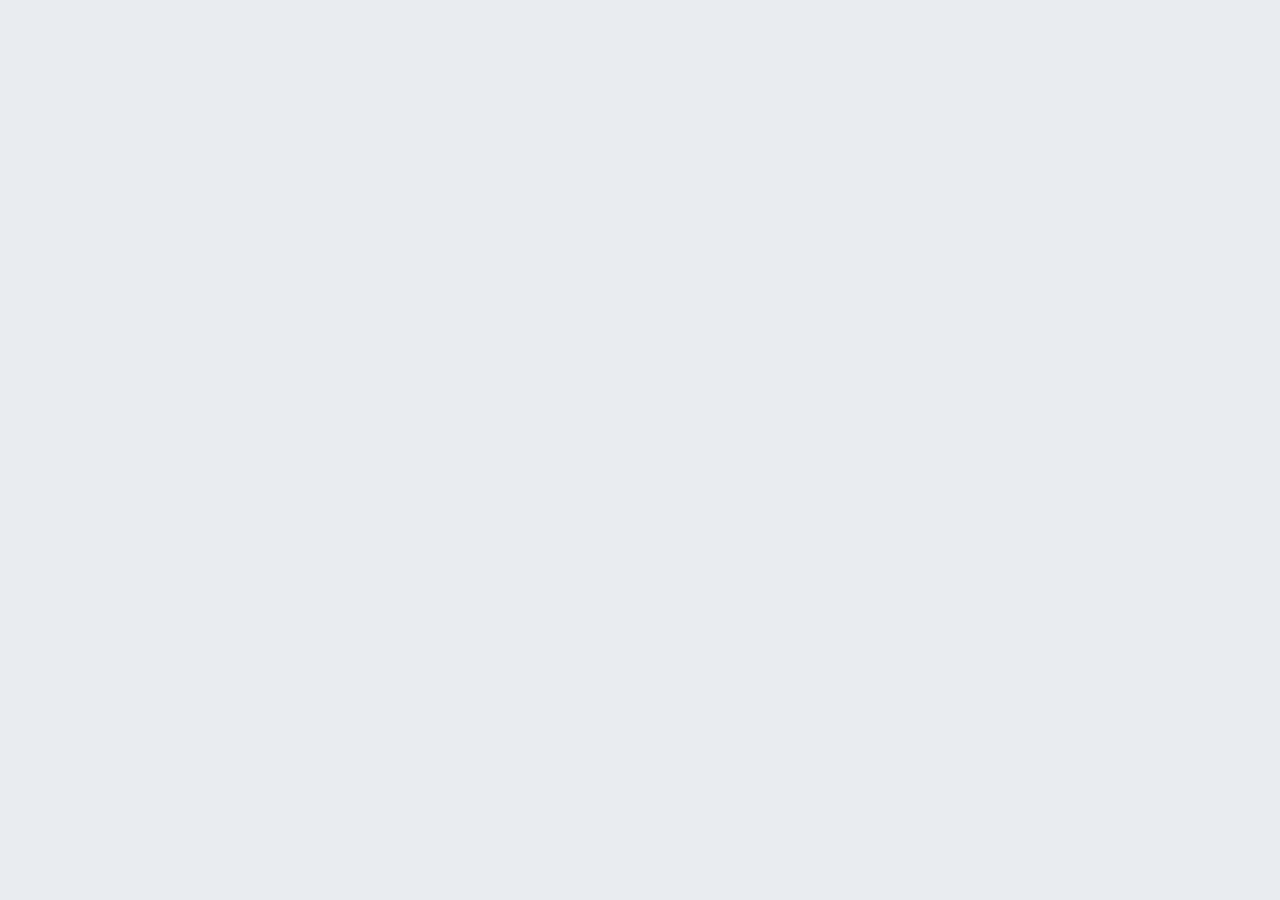
==== view/contacto.html @ 1d6ea36c "feat: inicio de proyecto" ====
<!DOCTYPE html>
<html lang="en">
<head>
    <meta charset="UTF-8">
    <meta name="viewport" content="width=device-width, initial-scale=1.0">
    <title>Document</title>
    <link rel="stylesheet" href="../css/main.css">
    <link rel="stylesheet" href="../css/layout.css">
    <link rel="stylesheet" href="../css/components.css">
    <link rel="stylesheet" href="../css/animations.css">
</head>
<body>
    
</body>
</html>
---- css/main.css ----
* {
  box-sizing: border-box;
}

body {
  margin: 0;
  font-family: Verdana, Geneva, Tahoma, sans-serif;
  background-color: #e9ecf0;
  color: #1f2937;
}

.navbar {
  position: sticky;
  top: 0;
  display: flex;
  align-items: center;
  padding: 16px 5%;
  background-color: rgb(255, 255, 255);
  color: rgb(255, 255, 255);
  z-index: 10;
}

.nav-links {
  display: flex;
  gap: 16px;
  flex-wrap: wrap;
  display: flex;
  gap: 16px;
  margin: 0 auto;
}

.nav-links a {
  color: rgb(0, 0, 0);
  text-decoration: none;
  font-weight: bold;
}


.navuti a{
  color: rgb(0, 0, 0);
  text-decoration: none;
  
}

.logo {
  color: rgb(0, 0, 0);
  font-weight: bold;
  text-decoration: none;
  font-size: 1.2rem;
  justify-content: center;
}

.img{
  width: 25px;
  height: 25px;
  image-rendering: optimizeQuality;
  
}
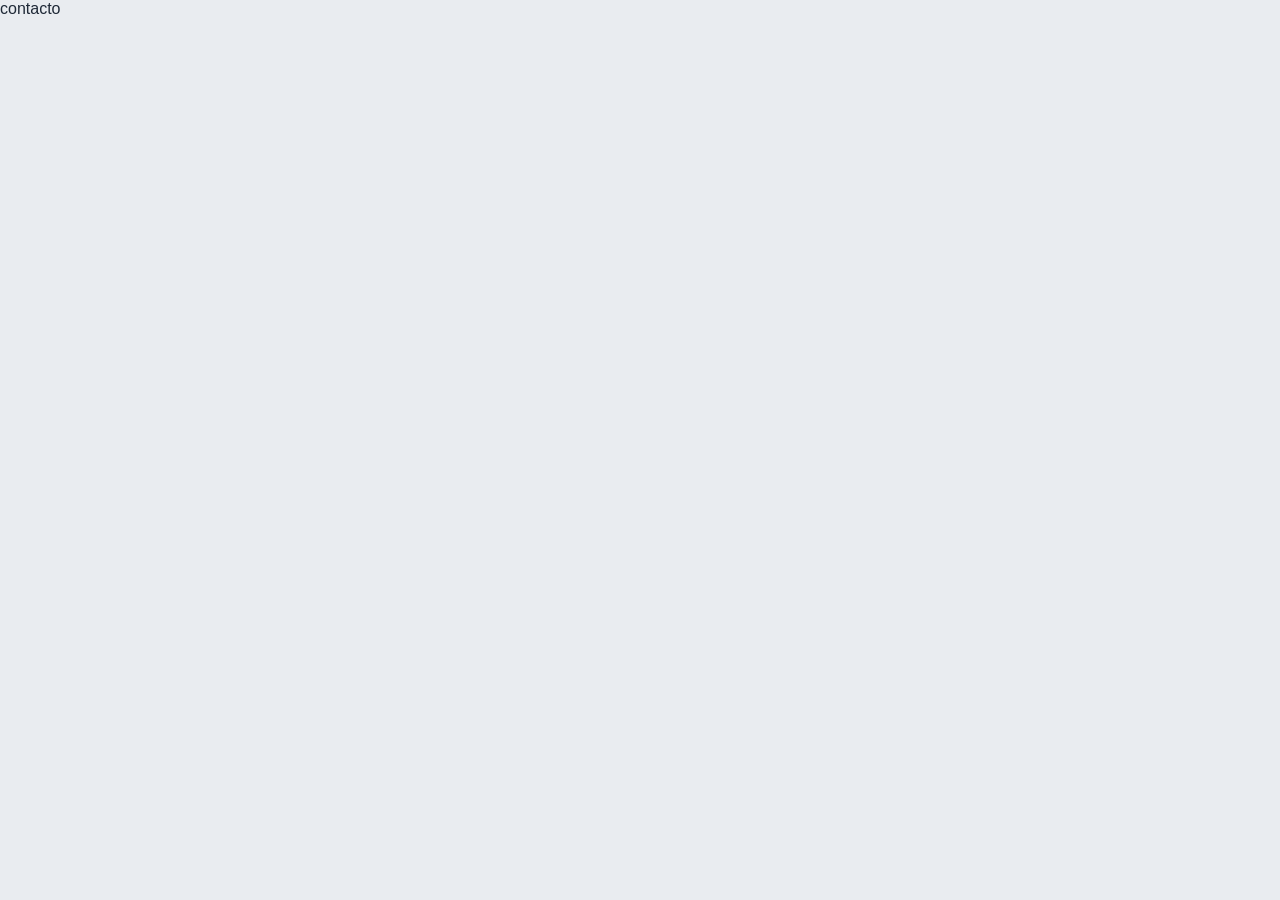
==== commit 1dd2f656: "feat: cambios minimos" ====
--- a/view/contacto.html
+++ b/view/contacto.html
@@ -10,6 +10,11 @@
     <link rel="stylesheet" href="../css/animations.css">
 </head>
 <body>
-    
+    <header>
+
+    </header>
+    <main>
+        contacto
+    </main>
 </body>
 </html>
--- a/css/main.css
+++ b/css/main.css
@@ -14,7 +14,7 @@
   top: 0;
   display: flex;
   align-items: center;
-  padding: 16px 5%;
+  padding: 10px 5%;
   background-color: rgb(255, 255, 255);
   color: rgb(255, 255, 255);
   z-index: 10;
@@ -54,5 +54,13 @@
   width: 25px;
   height: 25px;
   image-rendering: optimizeQuality;
+  position: sticky;
+  top: 0;
+  align-items: center;
+}
+
+.img-variant{
+  width: 30px;
+  height: 30px;
   
 }
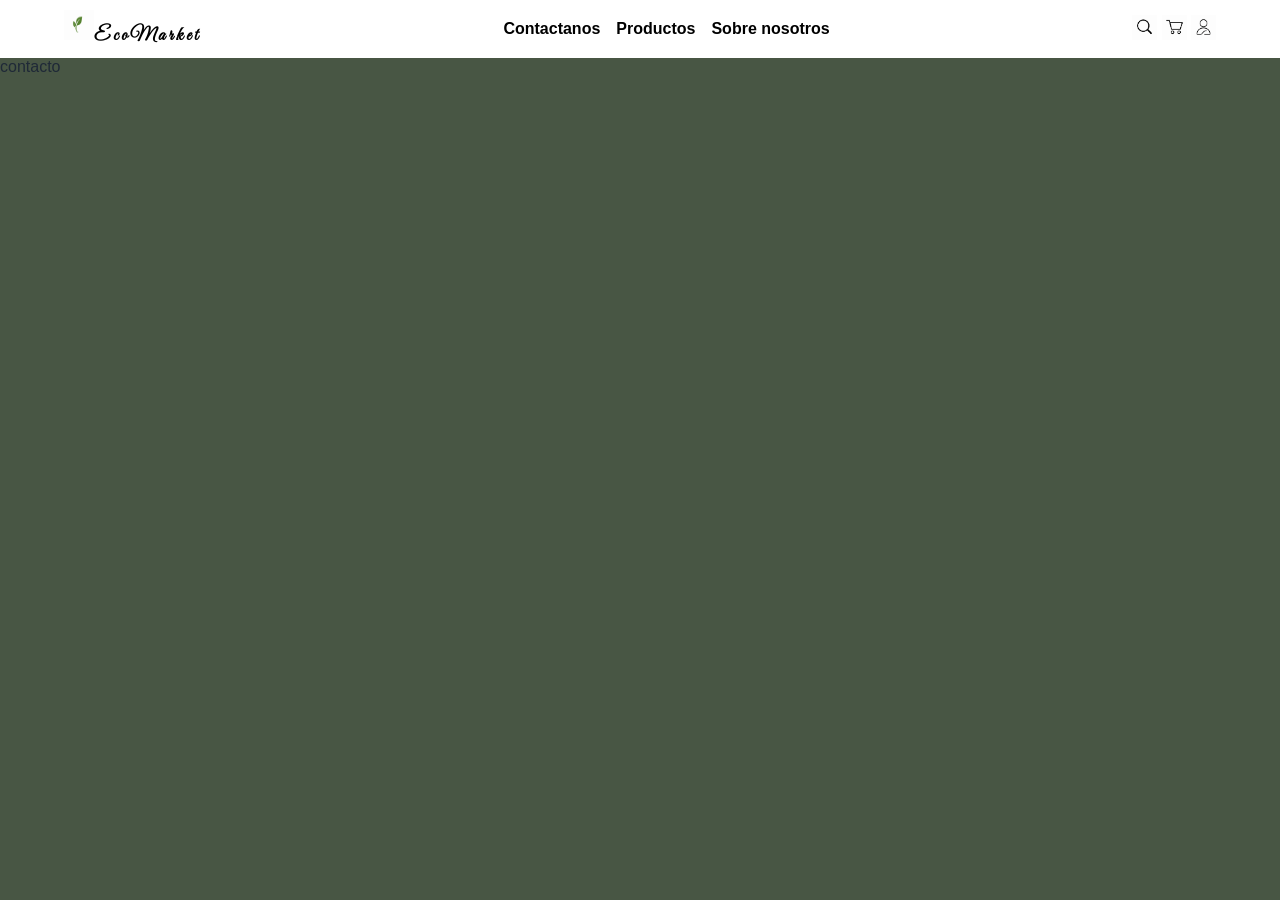
==== commit f19de930: "feat: agregado estructural de barra de navegacion a todas las secciones y seccion de productos desta" ====
--- a/view/contacto.html
+++ b/view/contacto.html
@@ -8,8 +8,28 @@
     <link rel="stylesheet" href="../css/layout.css">
     <link rel="stylesheet" href="../css/components.css">
     <link rel="stylesheet" href="../css/animations.css">
+    <link rel="preconnect" href="https://fonts.googleapis.com">
+    <link rel="preconnect" href="https://fonts.gstatic.com" crossorigin>
+
+    <link href="https://fonts.googleapis.com/css2?family=Great+Vibes&display=swap" rel="stylesheet">
 </head>
 <body>
+    <nav class="navbar">
+        <a class="logo" href="../index.html"><img src="../img/icons/5f73264d-ac29-405f-b9c1-f260fcef1f6c.png" class="img-variant"
+                alt="">EcoMarket</a>
+        <div class="nav-links">
+            <a href="../view/contacto.html">Contactanos</a>
+            <a href="../view/productos.html">Productos</a>
+            <a href="../view/sobre-nosotros.html">Sobre nosotros</a>
+
+        </div>
+
+        <div class="navuti">
+            <a href="#prueba"><img src="../img/icons/dfe90901-9c64-4e82-b8dc-46d0e0985f92.png" class="img" alt=""></a>
+            <a href="#prueba2"><img src="..//img/icons/ce010b05-8bad-480f-b607-1b9903c16510.png" class="img" alt=""></a>
+            <a href="#prueba2"><img src="../img/icons/b0927cc8-afe9-4941-a56f-2556ae8efa56 (1).png" class="img" alt=""></a>
+        </div>
+    </nav>
     <header>
 
     </header>
--- a/css/main.css
+++ b/css/main.css
@@ -5,62 +5,6 @@
 body {
   margin: 0;
   font-family: Verdana, Geneva, Tahoma, sans-serif;
-  background-color: #e9ecf0;
+  background: rgb(72, 86, 68);
   color: #1f2937;
-}
-
-.navbar {
-  position: sticky;
-  top: 0;
-  display: flex;
-  align-items: center;
-  padding: 10px 5%;
-  background-color: rgb(255, 255, 255);
-  color: rgb(255, 255, 255);
-  z-index: 10;
-}
-
-.nav-links {
-  display: flex;
-  gap: 16px;
-  flex-wrap: wrap;
-  display: flex;
-  gap: 16px;
-  margin: 0 auto;
-}
-
-.nav-links a {
-  color: rgb(0, 0, 0);
-  text-decoration: none;
-  font-weight: bold;
-}
-
-
-.navuti a{
-  color: rgb(0, 0, 0);
-  text-decoration: none;
-  
-}
-
-.logo {
-  color: rgb(0, 0, 0);
-  font-weight: bold;
-  text-decoration: none;
-  font-size: 1.2rem;
-  justify-content: center;
-}
-
-.img{
-  width: 25px;
-  height: 25px;
-  image-rendering: optimizeQuality;
-  position: sticky;
-  top: 0;
-  align-items: center;
-}
-
-.img-variant{
-  width: 30px;
-  height: 30px;
-  
 }
--- a/css/layout.css
+++ b/css/layout.css
@@ -0,0 +1,126 @@
+.navbar {
+    position: sticky;
+    top: 0;
+    display: flex;
+    align-items: center;
+    padding: 10px 5%;
+    background-color: rgb(255, 255, 255);
+    color: rgb(255, 255, 255);
+    z-index: 10;
+}
+
+.nav-links {
+    display: flex;
+    gap: 16px;
+    flex-wrap: wrap;
+    display: flex;
+    gap: 16px;
+    margin: 0 auto;
+}
+
+.nav-links a {
+    color: rgb(0, 0, 0);
+    text-decoration: none;
+    font-weight: bold;
+}
+
+
+.navuti a {
+    color: rgb(0, 0, 0);
+    text-decoration: none;
+
+}
+
+.logo {
+    color: rgb(0, 0, 0);
+    font-weight: bold;
+    text-decoration: none;
+    font-size: 1.2rem;
+    justify-content: center;
+    font-family: "Great Vibes";
+    letter-spacing: 3px;
+}
+
+.img {
+    width: 25px;
+    height: 25px;
+    image-rendering: optimizeQuality;
+    position: sticky;
+    top: 0;
+    align-items: center;
+}
+
+.img-variant {
+    width: 30px;
+    height: 30px;
+
+}
+
+.hero {
+    position: relative;
+
+    width: 100%;
+    height: 95vh;
+
+    background-image: url("../img/hero/5d99f86a-bd28-4fc1-8f60-7c779216ea97.png");
+
+    background-size: cover;
+    background-position: center;
+    background-repeat: no-repeat;
+
+    display: flex;
+    align-items: center;
+}
+
+.hero-content {
+    position: relative;
+    margin-top: 400px;
+    margin-left: 12%;
+    color: white;
+
+    max-width: 500px;
+}
+
+
+
+.hero-content p {
+    font-size: clamp(2rem, 3vw, 1.5rem);
+    font-weight: bold;
+    font-family: "Great Vibes";
+    color: rgb(78, 63, 63);
+    background-color: rgba(141, 139, 139, 0.281);
+    padding: 10px;
+    border-radius: 15px;
+    border-style: solid;
+    border-bottom: #1f2937;
+    border-color: rgb(135, 141, 106);
+    letter-spacing: 2px;
+}
+
+section{
+    display: flex;
+    align-items: center;
+    gap: 1rem;
+    background-color: white;
+    border-radius: 16px;
+    border: 1px solid #dbfee8;
+    width: 97%;
+    height: 97%;
+    align-content: center;
+    margin: 0 auto;
+    padding: 100px;
+}
+main{
+    background: rgb(72, 86, 68);
+
+}
+
+.fondo{
+    background: linear-gradient(rgb(72, 86, 68),black);
+    padding: 30%;
+}
+
+footer{
+    background-color: rgb(0, 0, 0);
+    padding: 100px;
+}
--- a/css/components.css
+++ b/css/components.css
@@ -0,0 +1,128 @@
+.overlay{
+    width:100%;
+    height:100%;
+    background:rgba(0,0,0,0.5);
+
+    display:flex;
+    flex-direction:column;
+    justify-content:center;
+    align-items:center;
+
+    text-align:center;
+    color:white;
+}
+
+.overlay h1{
+    font-size:70px;
+    margin-bottom:20px;
+}
+
+.overlay p{
+    font-size:22px;
+    margin-bottom:25px;
+}
+
+.boton{
+    padding:14px 30px;
+    background:#2e7d32;
+    color:white;
+    text-decoration:none;
+    border-radius:10px;
+
+}
+
+.boton:hover{
+    background:#1b5e20;
+    transform:scale(1.05);
+}
+.contacto{
+    min-height:100vh;
+    display:flex;
+    justify-content:center;
+    align-items:center;
+    padding:50px;
+}
+
+.contacto-hover{
+    width:100%;
+    max-width:600px;
+    background:white;
+    padding:40px;
+    border-radius:20px;
+    box-shadow:0 5px 20px rgba(0,0,0,0.1);
+}
+
+.contacto-hover h1{
+    margin-bottom:15px;
+    color:#1e3f29;
+}
+
+.formulario{
+    display:flex;
+    flex-direction:column;
+    gap:20px;
+    margin-top:25px;
+}
+
+.formulario input,
+.formulario textarea{
+    padding:15px;
+    border:1px solid #ccc;
+    border-radius:10px;
+    outline:none;
+}
+
+.formulario textarea{
+    resize:none;
+    height:150px;
+}
+.productos{
+    display:grid;
+    grid-template-columns:repeat(auto-fit,minmax(280px,1fr));
+    gap:30px;
+    padding:50px;
+}
+
+.card{
+    background:white;
+    border-radius:20px;
+    overflow:hidden;
+    box-shadow:0 5px 20px rgba(0,0,0,0.1);
+    transition:0.3s;
+    text-align:center;
+    padding-bottom:40px;
+}
+
+.card:hover{
+    transform:translateY(-10px);
+}
+
+.card img{
+    width:100%;
+    height:300px;
+}
+
+.card h2{
+    margin-top:20px;
+    font-size:24px;
+}
+.card a {
+
+    background-color: #2e7d32;
+    color: white;
+    padding: 20px 10px;
+    border-radius: 10px;
+}
+
+.card p{
+    margin:15px;
+    color:#666;
+}
+
+.card span{
+    display:block;
+    color:#2e7d32;
+    font-size:22px;
+    font-weight:bold;
+    margin-bottom:20px;
+}
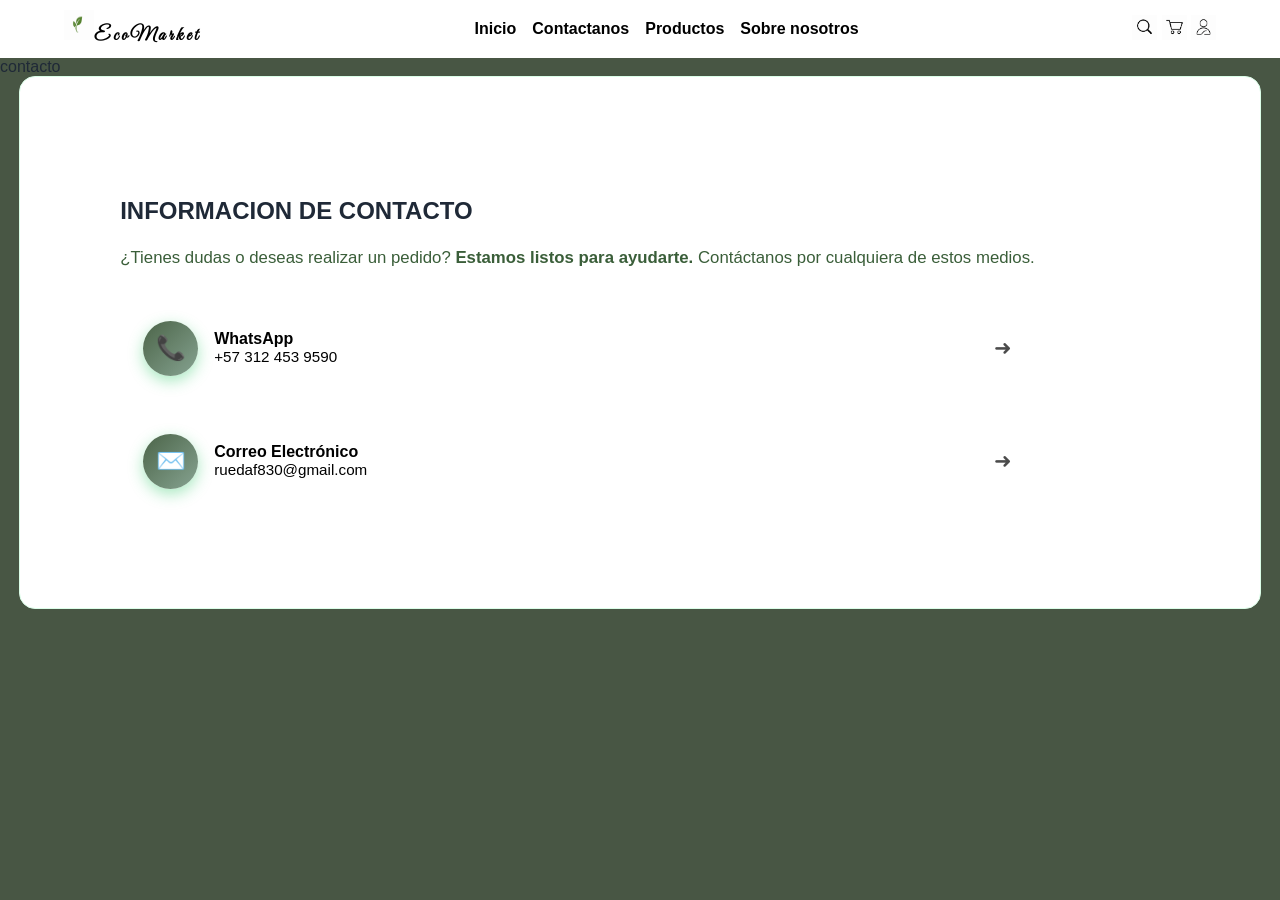
==== commit 282c7bbb: "cambios minimos en index, agregado de catalogo en productos y informacion de contacto en todas las p" ====
--- a/view/contacto.html
+++ b/view/contacto.html
@@ -18,6 +18,7 @@
         <a class="logo" href="../index.html"><img src="../img/icons/5f73264d-ac29-405f-b9c1-f260fcef1f6c.png" class="img-variant"
                 alt="">EcoMarket</a>
         <div class="nav-links">
+            <a href="../index.html">Inicio</a>
             <a href="../view/contacto.html">Contactanos</a>
             <a href="../view/productos.html">Productos</a>
             <a href="../view/sobre-nosotros.html">Sobre nosotros</a>
@@ -35,6 +36,43 @@
     </header>
     <main>
         contacto
+
+
+        <section>
+            <div class="contacto-contenedor">
+                <h2>INFORMACION DE CONTACTO</h2>
+                <p class="contacto-descripcion">
+                    ¿Tienes dudas o deseas realizar un pedido? 
+                    <strong>Estamos listos para ayudarte.</strong> 
+                    Contáctanos por cualquiera de estos medios.
+                </p>
+                
+                <div class="contacto-opciones">
+                
+                    <a href="https://wa.me/573124539590" target="_blank" class="contacto-item">
+                        <div class="contacto-info">
+                            <span class="icon">📞</span>
+                            <div>
+                                <h4>WhatsApp</h4>
+                                <span class="texto">+57 312 453 9590</span>
+                            </div>
+                        </div>
+                        <span class="flecha">➜</span>
+                    </a>
+                
+                    <a href="mailto:ruedaf830@gmail.com" class="contacto-item">
+                        <div class="contacto-info">
+                            <span class="icon">✉️</span>
+                            <div>
+                                <h4>Correo Electrónico</h4>
+                                <span class="texto">ruedaf830@gmail.com</span>
+                            </div>
+                        </div>
+                        <span class="flecha">➜</span>
+                    </a>
+                
+                </div>
+        </section>
     </main>
 </body>
 </html>
--- a/css/main.css
+++ b/css/main.css
@@ -1,6 +1,26 @@
 * {
   box-sizing: border-box;
 }
+
+.product-grid {
+  grid-template-columns: 1fr;
+}
+
+
+/* Tablet */
+@media (min-width: 768px) {
+  .product-grid {
+    grid-template-columns: repeat(2, 1fr);
+  }
+}
+/* Escritorio */
+@media (min-width: 1024px) {
+  .product-grid {
+    grid-template-columns: repeat(4, 1fr);
+  }
+}
+
+
 
 body {
   margin: 0;
--- a/css/layout.css
+++ b/css/layout.css
@@ -110,17 +110,108 @@
     margin: 0 auto;
     padding: 100px;
 }
+
+section img{
+    border-radius: 15px;
+    width: 35%;
+}
+
+section font{
+
+    font-family: 'Montserrat', sans-serif;
+    letter-spacing: 0.7 px;
+    text-align: justify;
+}
+
 main{
     background: rgb(72, 86, 68);
 
 }
 
 .fondo{
-    background: linear-gradient(rgb(72, 86, 68),black);
-    padding: 30%;
+    background-color: (rgb(72, 86, 68));
+
 }
 
 footer{
-    background-color: rgb(0, 0, 0);
-    padding: 100px;
+    padding: 10px;
+    background-color: rgb(54, 66, 51);
+    text-align: center;
+    color: white;
+}
+.contacto-descripcion{
+    text-align: center;
+    font-size: 1.05rem;
+    color: rgb(58, 94, 57);
+    margin-bottom: 30px;
+    line-height: 1.6;
+}
+
+.contacto-opciones{
+    display: flex;
+    flex-direction: column;
+    gap: 20px;
+    
+}
+
+.contacto-item{
+        display: flex;
+        justify-content: space-between;
+        align-items: center;
+        padding: 18px 22px;
+    border-radius: 18px;
+    text-decoration: none;
+    background: rgba(255,255,255,0.08);
+    border: 1px solid rgba(255,255,255,0.12);
+    backdrop-filter: blur(10px);
+    transition: 0.3s ease;
+    color: rgb(0, 0, 0);
+    
+}
+
+.contacto-item:hover{
+    transform: translateY(-5px) scale(1.01);
+    background: rgba(219, 219, 219, 0.616);
+    border-color: #22c55e;
+    box-shadow: 0 10px 25px rgba(0,0,0,0.25);
+}
+
+.contacto-info{
+    display: flex;
+    align-items: center;
+    gap: 16px;
+}
+
+.icon{
+    width: 55px;
+    height: 55px;
+    display: flex;
+    align-items: center;
+    justify-content: center;
+    border-radius: 50%;
+    font-size: 1.5rem;
+    background: linear-gradient(135deg, #4b6448, #86a391);
+    box-shadow: 0 5px 15px rgba(34,197,94,0.4);
+}
+
+.contacto-item h4{
+    margin: 0;
+    font-size: 1rem;
+    font-weight: 600;
+}
+
+.texto{
+    color: #000000;
+    font-size: 0.95rem;
+}
+
+.flecha{
+    font-size: 1.3rem;
+    opacity: 0.7;
+    transition: 0.3s;
+}
+
+.contacto-item:hover .flecha{
+    transform: translateX(6px);
+    opacity: 1;
 }
--- a/css/components.css
+++ b/css/components.css
@@ -83,6 +83,13 @@
     padding:50px;
 }
 
+.productos-variant{
+    background-color: #DFD5CA;
+    gap:100px;
+    width: 75%;
+    
+}
+
 .card{
     background:white;
     border-radius:20px;
@@ -98,8 +105,8 @@
 }
 
 .card img{
-    width:100%;
-    height:300px;
+    width:70%;
+    height:400px;
 }
 
 .card h2{
@@ -125,4 +132,198 @@
     font-size:22px;
     font-weight:bold;
     margin-bottom:20px;
+}
+
+
+
+
+.catalog-wrapper{
+    max-width:1400px;
+    margin:0 auto;
+}
+
+.header{
+    text-align:center;
+    margin-bottom:2.5rem;
+}
+
+.header h1{
+    font-size:2.5rem;
+    font-weight:700;
+    background:linear-gradient(135deg,rgb(72, 86, 68),rgb(54, 66, 51));
+    background-clip:text;
+    -webkit-background-clip:text;
+    color:transparent;
+    letter-spacing:-0.3px;
+}
+
+.header p{
+    color:#4a5b6e;
+    margin-top:.5rem;
+    font-weight:500;
+    font-size:1.05rem;
+}
+
+.filters-system{
+    background:rgba(255,255,255,.85);
+    backdrop-filter:blur(8px);
+    border-radius:2rem;
+    padding:1.2rem 1.8rem;
+    margin-bottom:1.8rem;
+    box-shadow:0 8px 20px rgba(0,0,0,.05);
+    border:1px solid rgba(255,255,255,.6);
+}
+
+.filters-header{
+    display:flex;
+    align-items:center;
+    gap:1rem;
+    flex-wrap:wrap;
+    margin-bottom:1rem;
+}
+
+.filter-label{
+    font-weight:600;
+    color:#1e2a3e;
+    background:#e9edf2;
+    padding:.3rem 1rem;
+    border-radius:40px;
+    font-size:.85rem;
+}
+
+.categories-container{
+    display:flex;
+    flex-wrap:wrap;
+    gap:.7rem;
+}
+
+.filter-radio input{
+    display:none;
+}
+
+.filter-chip{
+    display:inline-block;
+    background:white;
+    border:1px solid #cfdfed;
+    padding:.5rem 1.3rem;
+    border-radius:40px;
+    font-size:.9rem;
+    font-weight:500;
+    color:#2c3e66;
+    cursor:pointer;
+    transition:.2s;
+    box-shadow:0 1px 2px rgba(0,0,0,.02);
+}
+
+.filter-radio input:checked + .filter-chip{
+    background:#2c3e66;
+    color:white;
+    border-color:#2c3e66;
+    box-shadow:0 4px 10px rgba(44,62,102,.25);
+}
+
+.filter-chip:hover{
+    background:#e6edf4;
+    transform:translateY(-1px);
+}
+
+.results-info{
+    margin:1rem 0 1.5rem;
+    text-align:center;
+    font-size:.9rem;
+    color:#000000;
+    font-weight:500;
+    border-bottom:1px dashed #cbdbe2;
+    padding-bottom:.75rem;
+    display:inline-block;
+    font-weight: bold;
+}
+
+.catalog-grid{
+    display:grid;
+    grid-template-columns:repeat(auto-fill,minmax(280px,1fr));
+    gap:1.8rem;
+}
+
+.product-card{
+    background:white;
+    border-radius:1.5rem;
+    padding:1.3rem;
+    transition:.25s;
+    box-shadow:0 4px 12px rgba(0,0,0,.05);
+    border:1px solid rgba(0,0,0,.05);
+    text-align:center;
+    display:block;
+}
+
+.product-card:hover{
+    transform:translateY(-5px);
+    box-shadow:0 20px 25px -12px rgba(0,0,0,.15);
+    border-color:#dce5f0;
+}
+
+.product-img{
+    font-size:4rem;
+    margin-bottom:.8rem;
+}
+
+.product-card h3{
+    font-size:1.25rem;
+    font-weight:600;
+    color:#1a2634;
+    margin:.5rem 0;
+}
+
+.category-badge{
+    display:inline-block;
+    background:#eef2ff;
+    padding:.2rem .8rem;
+    border-radius:20px;
+    font-size:.7rem;
+    font-weight:600;
+    color:#2c3e66;
+    margin:.5rem 0;
+    text-transform:uppercase;
+    letter-spacing:.3px;
+}
+
+.price{
+    font-size:1.5rem;
+    font-weight:700;
+    color:#1f2a44;
+    margin:.6rem 0;
+}
+
+.btn-detail{
+    background:#f0f3f8;
+    border:none;
+    padding:.6rem 1.2rem;
+    border-radius:2rem;
+    font-weight:500;
+    color:#2c3e66;
+    cursor:pointer;
+    transition:.2s;
+    margin-top:.3rem;
+}
+
+.btn-detail:hover{
+    background:#2c3e66;
+    color:white;
+}
+
+.filters-system:has(input[value="Bolsos"]:checked) ~ .catalog-grid .product-card:not([data-category="Bolsos"]),
+.filters-system:has(input[value="Botellas"]:checked) ~ .catalog-grid .product-card:not([data-category="Botellas"]),
+.filters-system:has(input[value="Kits"]:checked) ~ .catalog-grid .product-card:not([data-category="Kits"]),
+.filters-system:has(input[value="Varios"]:checked) ~ .catalog-grid .product-card:not([data-category="Varios"]){
+    display:none;   
+}
+
+.filters-system:has(input[value="all"]:checked) ~ .catalog-grid .product-card{
+    display:block;
+}
+
+
+img{
+    width: 100%;
+    
 }
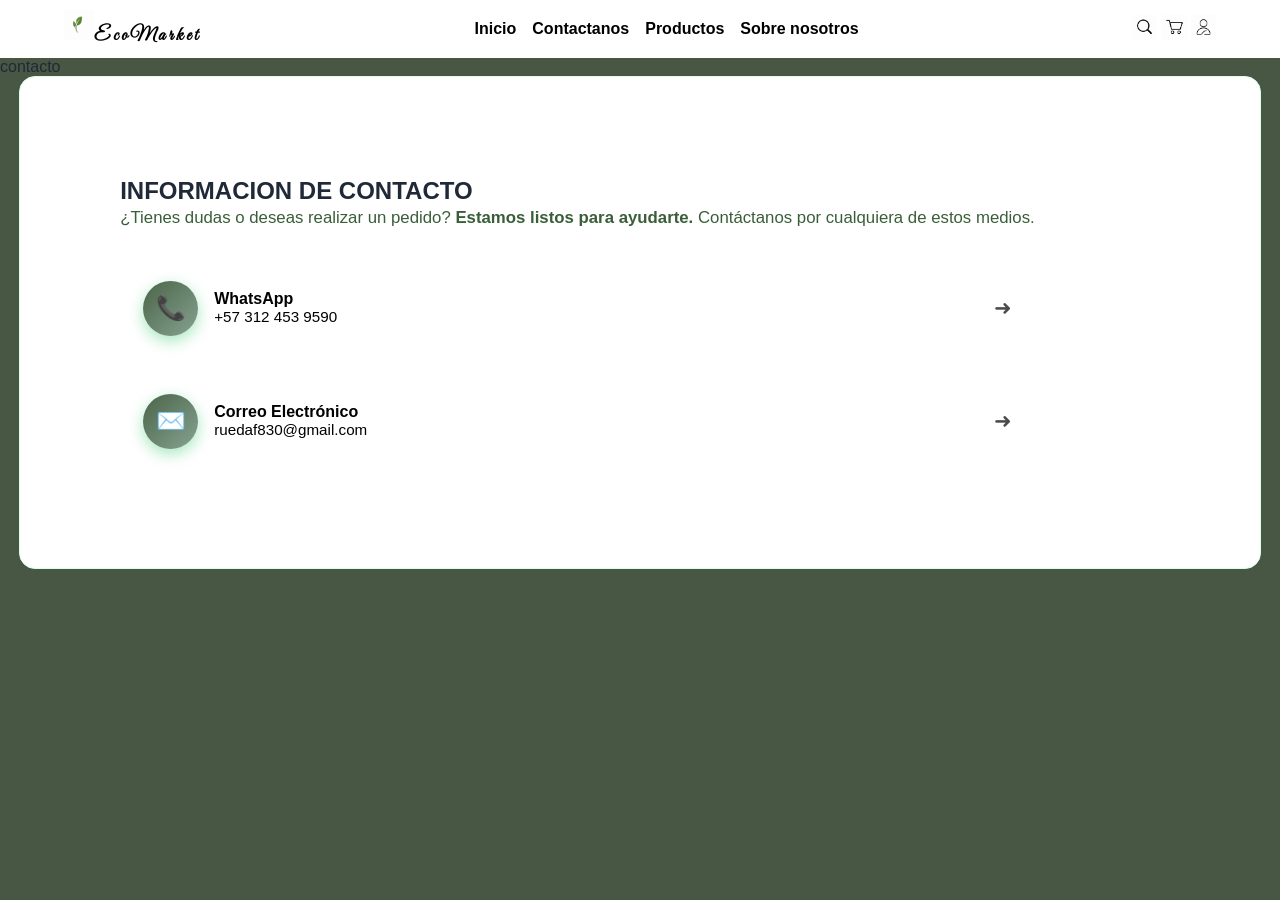
==== commit 9f7f6e7b: "feat: agregada pantalla de carga y ciertos productos" ====
--- a/view/contacto.html
+++ b/view/contacto.html
@@ -14,6 +14,9 @@
     <link href="https://fonts.googleapis.com/css2?family=Great+Vibes&display=swap" rel="stylesheet">
 </head>
 <body>
+        <div class="loader">
+        <div class="spinner"></div>
+    </div>
     <nav class="navbar">
         <a class="logo" href="../index.html"><img src="../img/icons/5f73264d-ac29-405f-b9c1-f260fcef1f6c.png" class="img-variant"
                 alt="">EcoMarket</a>
--- a/css/animations.css
+++ b/css/animations.css
@@ -0,0 +1,48 @@
+*{
+    margin: 0;
+    padding: 0;
+    box-sizing: border-box;
+}
+
+.loader{
+    position: fixed;
+    top: 0;
+    left: 0;
+    width: 100%;
+    height: 100vh;
+    background: rgba(0, 0, 0, 0.671);
+    display: flex;
+    justify-content: center;
+    align-items: center;
+    animation: ocultar 1.3s forwards;
+    z-index: 99;
+}
+
+.spinner{
+    width: 70px;
+    height: 70px;
+    border: 8px solid rgb(41, 41, 41);
+    border-top: 8px solid rgb(76, 156, 54);
+    border-radius: 50%;
+    animation: girar 1.3s linear infinite;
+}
+
+@keyframes girar {
+    from{
+        transform: rotate(0deg);
+    }
+
+    to{
+        transform: rotate(360deg);
+    }
+}
+
+@keyframes ocultar {
+    0%,80%{
+        opacity: 1;
+    }
+    100%{
+        opacity: 0;
+        visibility: hidden;
+    }
+}
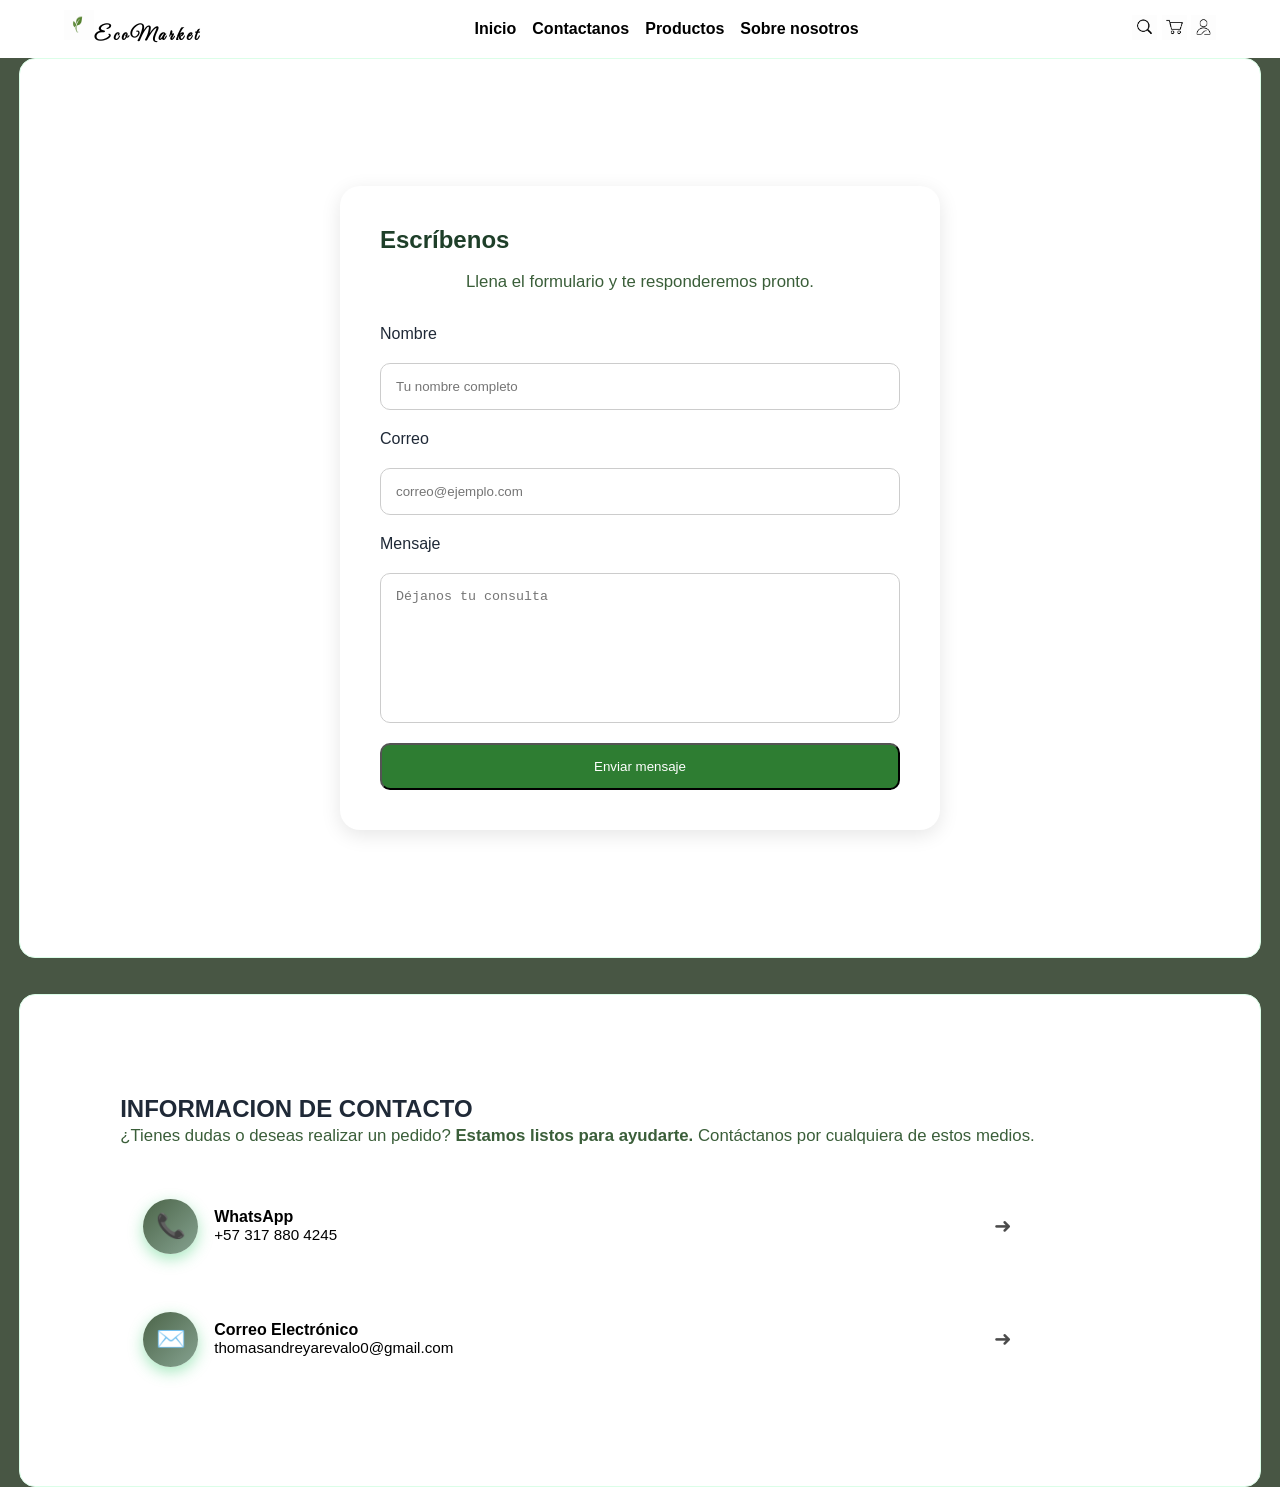
==== commit 56701e9f: "fix: animations" ====
--- a/view/contacto.html
+++ b/view/contacto.html
@@ -1,9 +1,12 @@
 <!DOCTYPE html>
 <html lang="en">
+
 <head>
     <meta charset="UTF-8">
     <meta name="viewport" content="width=device-width, initial-scale=1.0">
-    <title>Document</title>
+    <title>EcoMarket-Contacto</title>
+    <link rel="icon"
+        href="data:image/svg+xml,<svg xmlns=%22http://www.w3.org/2000/svg%22 viewBox=%220 0 100 100%22><text y=%22.9em%22 font-size=%2290%22>🌱</text></svg>">
     <link rel="stylesheet" href="../css/main.css">
     <link rel="stylesheet" href="../css/layout.css">
     <link rel="stylesheet" href="../css/components.css">
@@ -13,14 +16,15 @@
 
     <link href="https://fonts.googleapis.com/css2?family=Great+Vibes&display=swap" rel="stylesheet">
 </head>
+
 <body>
-        <div class="loader">
+    <div class="loader">
         <div class="spinner"></div>
     </div>
     <nav class="navbar">
-        <a class="logo" href="../index.html"><img src="../img/icons/5f73264d-ac29-405f-b9c1-f260fcef1f6c.png" class="img-variant"
-                alt="">EcoMarket</a>
-        <div class="nav-links">
+        <a class="logo fade-in" href="../index.html"><img src="../img/icons/5f73264d-ac29-405f-b9c1-f260fcef1f6c.png"
+                class="img-variant" alt="">EcoMarket</a>
+        <div class="nav-links fade-in">
             <a href="../index.html">Inicio</a>
             <a href="../view/contacto.html">Contactanos</a>
             <a href="../view/productos.html">Productos</a>
@@ -28,54 +32,73 @@
 
         </div>
 
-        <div class="navuti">
+        <div class="navuti float">
             <a href="#prueba"><img src="../img/icons/dfe90901-9c64-4e82-b8dc-46d0e0985f92.png" class="img" alt=""></a>
             <a href="#prueba2"><img src="..//img/icons/ce010b05-8bad-480f-b607-1b9903c16510.png" class="img" alt=""></a>
-            <a href="#prueba2"><img src="../img/icons/b0927cc8-afe9-4941-a56f-2556ae8efa56 (1).png" class="img" alt=""></a>
+            <a href="#prueba2"><img src="../img/icons/b0927cc8-afe9-4941-a56f-2556ae8efa56 (1).png" class="img"
+                    alt=""></a>
         </div>
     </nav>
     <header>
 
     </header>
     <main>
-        contacto
+        <section class="contacto">
+            <div class="contacto-hover">
+                <h1>Escríbenos</h1>
+                <p class="contacto-descripcion">Llena el formulario y te responderemos pronto.</p>
+                    <form class="formulario slide-up" id="contactForm" method="post">
+                    <label for="name">Nombre</label>
+                    <input type="text" id="name" name="name" placeholder="Tu nombre completo" required
+                        pattern="^[A-Za-zÀ-ÿ\s]+$" title="Solo letras y espacios">
 
+                    <label for="email">Correo</label>
+                    <input type="email" id="email" name="email" placeholder="correo@ejemplo.com" required>
+
+                    <label for="message">Mensaje</label>
+                    <textarea id="message" name="message" placeholder="Déjanos tu consulta" required
+                        minlength="10"></textarea>
+
+                    <button type="submit" class="boton pulse">Enviar mensaje</button>
+                </form>
+            </div>
+        </section><br><br>
 
         <section>
             <div class="contacto-contenedor">
                 <h2>INFORMACION DE CONTACTO</h2>
                 <p class="contacto-descripcion">
-                    ¿Tienes dudas o deseas realizar un pedido? 
-                    <strong>Estamos listos para ayudarte.</strong> 
+                    ¿Tienes dudas o deseas realizar un pedido?
+                    <strong>Estamos listos para ayudarte.</strong>
                     Contáctanos por cualquiera de estos medios.
                 </p>
-                
+
                 <div class="contacto-opciones">
-                
-                    <a href="https://wa.me/573124539590" target="_blank" class="contacto-item">
+                    <a href="https://wa.me/573178804245" target="_blank" class="contacto-item fade-in">
                         <div class="contacto-info">
                             <span class="icon">📞</span>
                             <div>
                                 <h4>WhatsApp</h4>
-                                <span class="texto">+57 312 453 9590</span>
+                                <span class="texto">+57 317 880 4245</span>
                             </div>
                         </div>
                         <span class="flecha">➜</span>
                     </a>
-                
-                    <a href="mailto:ruedaf830@gmail.com" class="contacto-item">
+
+                    <a href="mailto:thomasandreyarevalo0@gmail.com" class="contacto-item fade-in">
                         <div class="contacto-info">
                             <span class="icon">✉️</span>
                             <div>
                                 <h4>Correo Electrónico</h4>
-                                <span class="texto">ruedaf830@gmail.com</span>
+                                <span class="texto">thomasandreyarevalo0@gmail.com</span>
                             </div>
                         </div>
                         <span class="flecha">➜</span>
                     </a>
-                
                 </div>
+            </div>
         </section>
     </main>
 </body>
+
 </html>
--- a/css/layout.css
+++ b/css/layout.css
@@ -55,6 +55,7 @@
     height: 30px;
 
 }
+
 
 .hero {
     position: relative;
@@ -214,4 +215,16 @@
 .contacto-item:hover .flecha{
     transform: translateX(6px);
     opacity: 1;
-}+}
+
+.limit{
+    
+    width: 40%;
+    display: flex;
+    flex-direction: column;
+    gap: 20px;
+    margin: 1% 5%;
+    float: left;
+    box-sizing: border-box;
+
+}
--- a/css/components.css
+++ b/css/components.css
@@ -70,6 +70,12 @@
     border:1px solid #ccc;
     border-radius:10px;
     outline:none;
+}
+
+.error{
+    color:#b91c1c;
+    font-size:0.9rem;
+    min-height:1.2rem;
 }
 
 .formulario textarea{
@@ -263,8 +269,16 @@
 }
 
 .product-img{
-    font-size:4rem;
-    margin-bottom:.8rem;
+    height:180px;
+    display:flex;
+    justify-content:center;
+    align-items:center;
+    overflow:hidden;
+}
+.product-img img{
+    width:50%;
+    object-fit:contain;
+    
 }
 
 .product-card h3{
@@ -313,8 +327,7 @@
 
 .filters-system:has(input[value="Bolsos"]:checked) ~ .catalog-grid .product-card:not([data-category="Bolsos"]),
 .filters-system:has(input[value="Botellas"]:checked) ~ .catalog-grid .product-card:not([data-category="Botellas"]),
-.filters-system:has(input[value="Kits"]:checked) ~ .catalog-grid .product-card:not([data-category="Kits"]),
-.filters-system:has(input[value="Varios"]:checked) ~ .catalog-grid .product-card:not([data-category="Varios"]){
+.filters-system:has(input[value="Kits"]:checked) ~ .catalog-grid .product-card:not([data-category="Kits"]){
     display:none;   
 }
 
@@ -323,7 +336,4 @@
 }
 
 
-img{
-    width: 100%;
-    
-}+
--- a/css/animations.css
+++ b/css/animations.css
@@ -1,3 +1,4 @@
+
 *{
     margin: 0;
     padding: 0;
@@ -28,21 +29,31 @@
 }
 
 @keyframes girar {
-    from{
-        transform: rotate(0deg);
-    }
-
-    to{
-        transform: rotate(360deg);
-    }
+    from{ transform: rotate(0deg); }
+    to{ transform: rotate(360deg); }
 }
 
 @keyframes ocultar {
-    0%,80%{
-        opacity: 1;
-    }
-    100%{
-        opacity: 0;
-        visibility: hidden;
-    }
-}+    0%,80%{ opacity: 1; }
+    100%{ opacity: 0; visibility: hidden; }
+}
+
+/* --- Utilities de animación reutilizables --- */
+.fade-in{ opacity: 0; animation: fadeIn 0.6s ease forwards; }
+@keyframes fadeIn{ from{opacity:0; transform: translateY(8px);} to{opacity:1; transform: translateY(0);} }
+
+.slide-up{ opacity: 0; animation: slideUp 0.7s ease forwards; }
+@keyframes slideUp{ from{opacity:0; transform: translateY(20px);} to{opacity:1; transform: translateY(0);} }
+
+.zoom-in{ opacity: 0; transform: scale(.98); animation: zoomIn 0.6s cubic-bezier(.2,.8,.2,1) forwards; }
+@keyframes zoomIn{ from{opacity:0; transform: scale(.98);} to{opacity:1; transform: scale(1);} }
+
+.pulse{ transition: transform .15s ease; }
+.pulse:hover{ transform: scale(1.04); }
+
+.float{ animation: float 3.5s ease-in-out infinite; }
+@keyframes float{ 0%{transform: translateY(0);}50%{transform: translateY(-6px);}100%{transform: translateY(0);} }
+
+
+.product-card, .card{ opacity:0; animation: fadeIn .55s ease forwards; }
+.boton{ transition: transform .12s ease; }
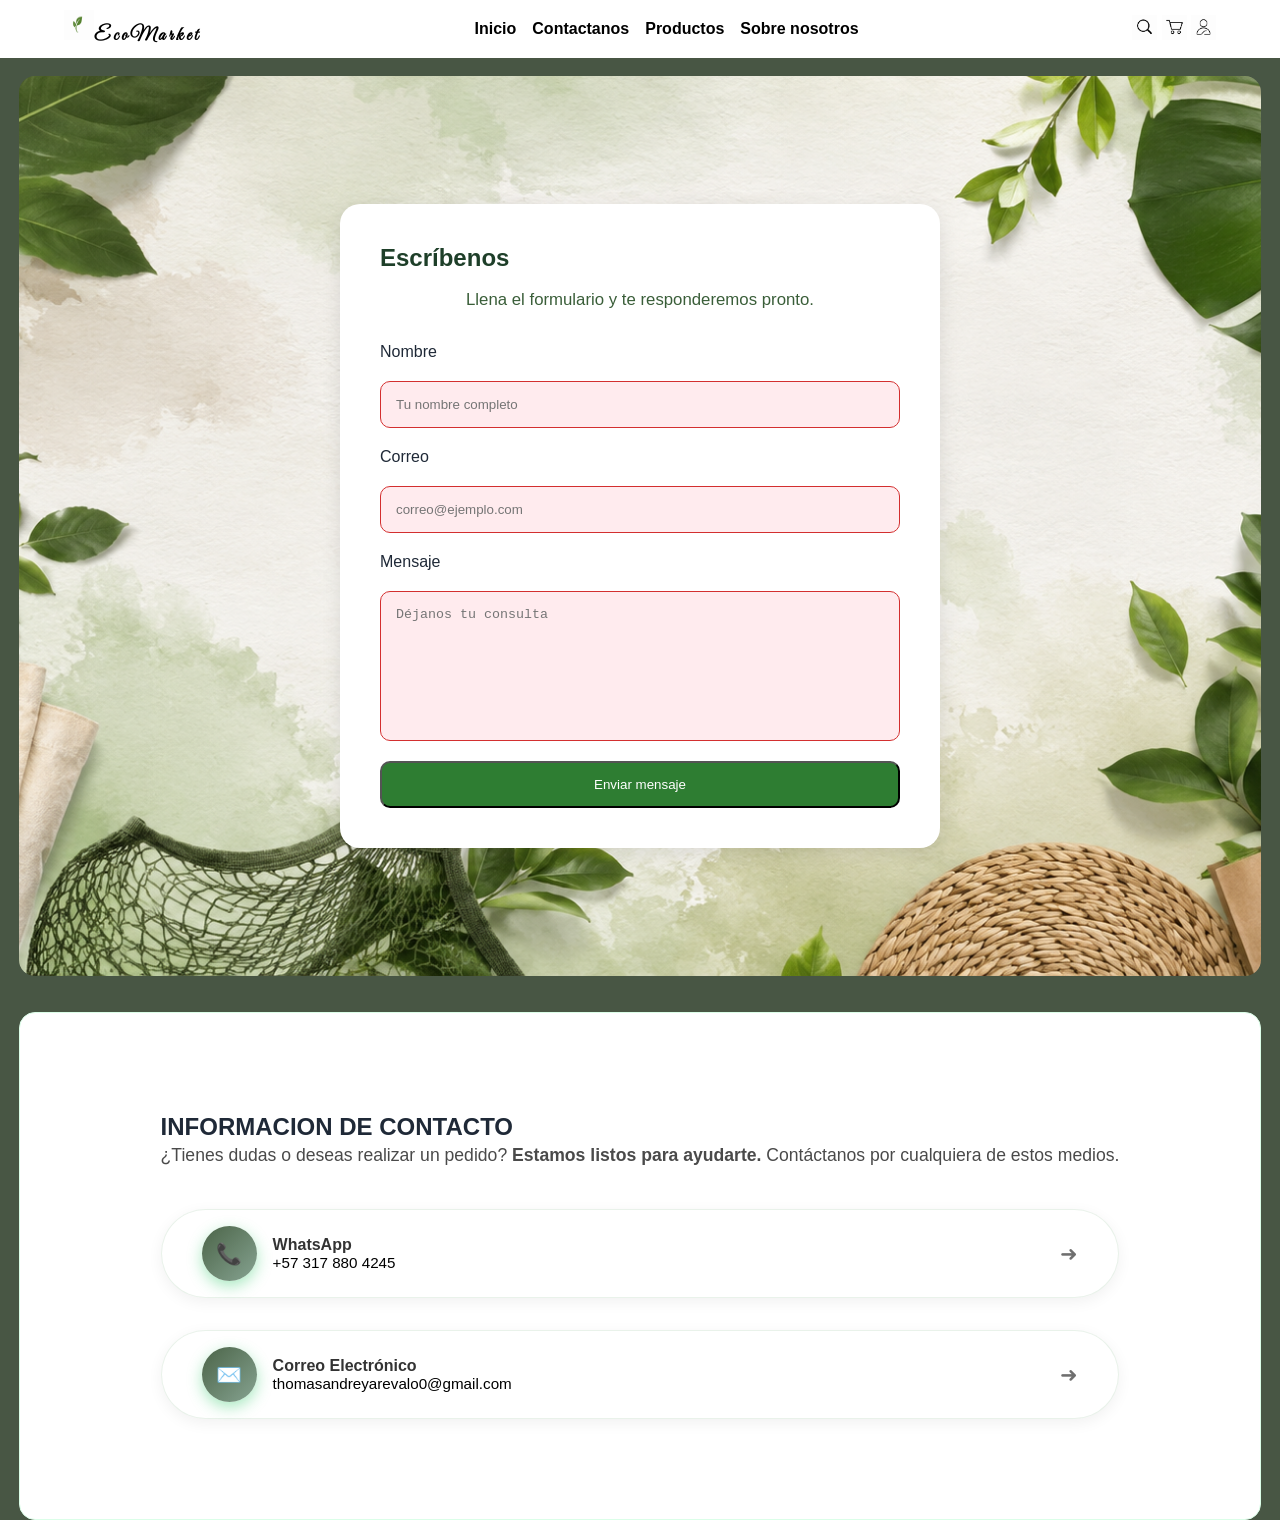
==== commit fff9c5e6: "fix:fondos" ====
--- a/view/contacto.html
+++ b/view/contacto.html
@@ -42,8 +42,8 @@
     <header>
 
     </header>
-    <main>
-        <section class="contacto">
+    <main><br>
+        <section class="fondo-variant-section" class="contacto">
             <div class="contacto-hover">
                 <h1>Escríbenos</h1>
                 <p class="contacto-descripcion">Llena el formulario y te responderemos pronto.</p>
--- a/css/layout.css
+++ b/css/layout.css
@@ -228,3 +228,45 @@
     box-sizing: border-box;
 
 }
+
+@media (max-width:768px){
+
+    .navbar{
+        flex-direction:column;
+        gap:10px;
+        padding:10px;
+    }
+
+    .nav-links{
+        display:flex;
+        flex-wrap:wrap;
+        justify-content:center;
+        gap:10px;
+    }
+
+    .logo,
+    .icons{
+        width:auto;
+    }
+
+    .hero-content{
+        margin: 20px;
+        text-align: center;
+    }
+
+    section{
+        flex-direction:column;
+        padding:20px;
+        width:auto;
+    }
+
+    footer{
+        font-size:0.9rem;
+    }
+
+     .limit{
+        width:100%;
+        margin: 20px 0;
+        float:none;
+    }
+}
--- a/css/components.css
+++ b/css/components.css
@@ -1,124 +1,127 @@
-.overlay{
-    width:100%;
-    height:100%;
-    background:rgba(0,0,0,0.5);
-
-    display:flex;
-    flex-direction:column;
-    justify-content:center;
-    align-items:center;
-
-    text-align:center;
-    color:white;
-}
-
-.overlay h1{
-    font-size:70px;
-    margin-bottom:20px;
-}
-
-.overlay p{
-    font-size:22px;
-    margin-bottom:25px;
-}
-
-.boton{
-    padding:14px 30px;
-    background:#2e7d32;
-    color:white;
-    text-decoration:none;
-    border-radius:10px;
-
-}
-
-.boton:hover{
-    background:#1b5e20;
-    transform:scale(1.05);
-}
-.contacto{
-    min-height:100vh;
-    display:flex;
-    justify-content:center;
-    align-items:center;
-    padding:50px;
-}
-
-.contacto-hover{
-    width:100%;
-    max-width:600px;
-    background:white;
-    padding:40px;
-    border-radius:20px;
-    box-shadow:0 5px 20px rgba(0,0,0,0.1);
-}
-
-.contacto-hover h1{
-    margin-bottom:15px;
-    color:#1e3f29;
-}
-
-.formulario{
-    display:flex;
-    flex-direction:column;
-    gap:20px;
-    margin-top:25px;
+.overlay {
+    width: 100%;
+    height: 100%;
+    background: rgba(0, 0, 0, 0.5);
+
+    display: flex;
+    flex-direction: column;
+    justify-content: center;
+    align-items: center;
+
+    text-align: center;
+    color: white;
+}
+
+.overlay h1 {
+    font-size: 70px;
+    margin-bottom: 20px;
+}
+
+.overlay p {
+    font-size: 22px;
+    margin-bottom: 25px;
+}
+
+.boton {
+    padding: 14px 30px;
+    background: #2e7d32;
+    color: white;
+    text-decoration: none;
+    border-radius: 10px;
+
+}
+
+.boton:hover {
+    background: #1b5e20;
+    transform: scale(1.05);
+}
+
+
+.contacto-hover {
+    width: 100%;
+    max-width: 600px;
+    background: white;
+    padding: 40px;
+    border-radius: 20px;
+    box-shadow: 0 5px 20px rgba(0, 0, 0, 0.1);
+}
+
+.contacto-hover h1 {
+    margin-bottom: 15px;
+    color: #1e3f29;
+}
+
+.formulario {
+    display: flex;
+    flex-direction: column;
+    gap: 20px;
+    margin-top: 25px;
 }
 
 .formulario input,
-.formulario textarea{
-    padding:15px;
-    border:1px solid #ccc;
-    border-radius:10px;
-    outline:none;
-}
-
-.error{
-    color:#b91c1c;
-    font-size:0.9rem;
-    min-height:1.2rem;
-}
-
-.formulario textarea{
-    resize:none;
-    height:150px;
-}
-.productos{
-    display:grid;
-    grid-template-columns:repeat(auto-fit,minmax(280px,1fr));
-    gap:30px;
-    padding:50px;
-}
-
-.productos-variant{
-    background-color: #DFD5CA;
-    gap:100px;
+.formulario textarea {
+    padding: 15px;
+    border: 1px solid #ccc;
+    border-radius: 10px;
+    outline: none;
+}
+
+.formulario input:invalid,
+.formulario textarea:invalid {
+    border-color: #d32f2f !important;
+    background-color: #ffebee !important;
+}
+
+.error {
+    color: #b91c1c;
+    font-size: 0.9rem;
+    min-height: 1.2rem;
+}
+
+.formulario textarea {
+    resize: none;
+    height: 150px;
+}
+
+.productos {
+    display: grid;
+    grid-template-columns: repeat(auto-fit, minmax(280px, 1fr));
+    gap: 30px;
+    padding: 50px;
+}
+
+.productos-variant {
+    background-color: #7fa3848e;
+    border: #000000;
+    gap: 100px;
     width: 75%;
-    
-}
-
-.card{
-    background:white;
-    border-radius:20px;
-    overflow:hidden;
-    box-shadow:0 5px 20px rgba(0,0,0,0.1);
-    transition:0.3s;
-    text-align:center;
-    padding-bottom:40px;
-}
-
-.card:hover{
-    transform:translateY(-10px);
-}
-
-.card img{
-    width:70%;
-    height:400px;
-}
-
-.card h2{
-    margin-top:20px;
-    font-size:24px;
-}
+
+}
+
+.card {
+    background: white;
+    border-radius: 20px;
+    overflow: hidden;
+    box-shadow: 0 5px 20px rgba(0, 0, 0, 0.1);
+    transition: 0.3s;
+    text-align: center;
+    padding-bottom: 40px;
+}
+
+.card:hover {
+    transform: translateY(-10px);
+}
+
+.card img {
+    width: 70%;
+    height: 400px;
+}
+
+.card h2 {
+    margin-top: 20px;
+    font-size: 24px;
+}
+
 .card a {
 
     background-color: #2e7d32;
@@ -127,213 +130,371 @@
     border-radius: 10px;
 }
 
-.card p{
-    margin:15px;
-    color:#666;
-}
-
-.card span{
-    display:block;
-    color:#2e7d32;
-    font-size:22px;
-    font-weight:bold;
-    margin-bottom:20px;
-}
-
-
-
-
-.catalog-wrapper{
-    max-width:1400px;
-    margin:0 auto;
-}
-
-.header{
-    text-align:center;
-    margin-bottom:2.5rem;
-}
-
-.header h1{
-    font-size:2.5rem;
-    font-weight:700;
-    background:linear-gradient(135deg,rgb(72, 86, 68),rgb(54, 66, 51));
-    background-clip:text;
-    -webkit-background-clip:text;
-    color:transparent;
-    letter-spacing:-0.3px;
-}
-
-.header p{
-    color:#4a5b6e;
-    margin-top:.5rem;
-    font-weight:500;
-    font-size:1.05rem;
-}
-
-.filters-system{
-    background:rgba(255,255,255,.85);
-    backdrop-filter:blur(8px);
-    border-radius:2rem;
-    padding:1.2rem 1.8rem;
-    margin-bottom:1.8rem;
-    box-shadow:0 8px 20px rgba(0,0,0,.05);
-    border:1px solid rgba(255,255,255,.6);
-}
-
-.filters-header{
-    display:flex;
-    align-items:center;
-    gap:1rem;
-    flex-wrap:wrap;
-    margin-bottom:1rem;
-}
-
-.filter-label{
-    font-weight:600;
-    color:#1e2a3e;
-    background:#e9edf2;
-    padding:.3rem 1rem;
-    border-radius:40px;
-    font-size:.85rem;
-}
-
-.categories-container{
-    display:flex;
-    flex-wrap:wrap;
-    gap:.7rem;
-}
-
-.filter-radio input{
-    display:none;
-}
-
-.filter-chip{
-    display:inline-block;
-    background:white;
-    border:1px solid #cfdfed;
-    padding:.5rem 1.3rem;
-    border-radius:40px;
-    font-size:.9rem;
-    font-weight:500;
-    color:#2c3e66;
-    cursor:pointer;
-    transition:.2s;
-    box-shadow:0 1px 2px rgba(0,0,0,.02);
-}
-
-.filter-radio input:checked + .filter-chip{
-    background:#2c3e66;
-    color:white;
-    border-color:#2c3e66;
-    box-shadow:0 4px 10px rgba(44,62,102,.25);
-}
-
-.filter-chip:hover{
-    background:#e6edf4;
-    transform:translateY(-1px);
-}
-
-.results-info{
-    margin:1rem 0 1.5rem;
-    text-align:center;
-    font-size:.9rem;
-    color:#000000;
-    font-weight:500;
-    border-bottom:1px dashed #cbdbe2;
-    padding-bottom:.75rem;
-    display:inline-block;
+.card p {
+    margin: 15px;
+    color: #666;
+}
+
+.card span {
+    display: block;
+    color: #2e7d32;
+    font-size: 22px;
     font-weight: bold;
-}
-
-.catalog-grid{
-    display:grid;
-    grid-template-columns:repeat(auto-fill,minmax(280px,1fr));
-    gap:1.8rem;
-}
-
-.product-card{
-    background:white;
-    border-radius:1.5rem;
-    padding:1.3rem;
-    transition:.25s;
-    box-shadow:0 4px 12px rgba(0,0,0,.05);
-    border:1px solid rgba(0,0,0,.05);
-    text-align:center;
-    display:block;
-}
-
-.product-card:hover{
-    transform:translateY(-5px);
-    box-shadow:0 20px 25px -12px rgba(0,0,0,.15);
-    border-color:#dce5f0;
-}
-
-.product-img{
-    height:180px;
-    display:flex;
-    justify-content:center;
-    align-items:center;
-    overflow:hidden;
-}
-.product-img img{
-    width:50%;
-    object-fit:contain;
-    
-}
-
-.product-card h3{
-    font-size:1.25rem;
-    font-weight:600;
-    color:#1a2634;
-    margin:.5rem 0;
-}
-
-.category-badge{
-    display:inline-block;
-    background:#eef2ff;
-    padding:.2rem .8rem;
-    border-radius:20px;
-    font-size:.7rem;
-    font-weight:600;
-    color:#2c3e66;
-    margin:.5rem 0;
-    text-transform:uppercase;
-    letter-spacing:.3px;
-}
-
-.price{
-    font-size:1.5rem;
-    font-weight:700;
-    color:#1f2a44;
-    margin:.6rem 0;
-}
-
-.btn-detail{
-    background:#f0f3f8;
-    border:none;
-    padding:.6rem 1.2rem;
-    border-radius:2rem;
-    font-weight:500;
-    color:#2c3e66;
-    cursor:pointer;
-    transition:.2s;
-    margin-top:.3rem;
-}
-
-.btn-detail:hover{
-    background:#2c3e66;
-    color:white;
-}
-
-.filters-system:has(input[value="Bolsos"]:checked) ~ .catalog-grid .product-card:not([data-category="Bolsos"]),
-.filters-system:has(input[value="Botellas"]:checked) ~ .catalog-grid .product-card:not([data-category="Botellas"]),
-.filters-system:has(input[value="Kits"]:checked) ~ .catalog-grid .product-card:not([data-category="Kits"]){
-    display:none;   
-}
-
-.filters-system:has(input[value="all"]:checked) ~ .catalog-grid .product-card{
-    display:block;
-}
-
-
-
+    margin-bottom: 20px;
+}
+
+
+
+
+.catalog-wrapper {
+    max-width: 1400px;
+    margin: 0 auto;
+}
+
+.header {
+    text-align: center;
+    margin-bottom: 2.5rem;
+}
+
+.header h1 {
+    font-size: 2.5rem;
+    font-weight: 700;
+    background: linear-gradient(135deg, rgb(72, 86, 68), rgb(54, 66, 51));
+    background-clip: text;
+    -webkit-background-clip: text;
+    color: transparent;
+    letter-spacing: -0.3px;
+}
+
+.header p {
+    color: #4a5b6e;
+    margin-top: .5rem;
+    font-weight: 500;
+    font-size: 1.05rem;
+}
+
+.filters-system {
+    background: rgba(255, 255, 255, .85);
+    backdrop-filter: blur(8px);
+    border-radius: 2rem;
+    padding: 1.2rem 1.8rem;
+    margin-bottom: 1.8rem;
+    box-shadow: 0 8px 20px rgba(0, 0, 0, .05);
+    border: 1px solid rgba(255, 255, 255, .6);
+}
+
+.filters-header {
+    display: flex;
+    align-items: center;
+    gap: 1rem;
+    flex-wrap: wrap;
+    margin-bottom: 1rem;
+}
+
+.filter-label {
+    font-weight: 600;
+    color: #1e2a3e;
+    background: #e9edf2;
+    padding: .3rem 1rem;
+    border-radius: 40px;
+    font-size: .85rem;
+}
+
+.categories-container {
+    display: flex;
+    flex-wrap: wrap;
+    gap: .7rem;
+}
+
+.filter-radio input {
+    display: none;
+}
+
+.filter-chip {
+    display: inline-block;
+    background: white;
+    border: 1px solid #cfdfed;
+    padding: .5rem 1.3rem;
+    border-radius: 40px;
+    font-size: .9rem;
+    font-weight: 500;
+    color: #2c3e66;
+    cursor: pointer;
+    transition: .2s;
+    box-shadow: 0 1px 2px rgba(0, 0, 0, .02);
+}
+
+.filter-radio input:checked+.filter-chip {
+    background: #2c6639;
+    color: white;
+    border-color: #2c6639;
+    box-shadow: 0 4px 10px rgba(44, 62, 102, .25);
+}
+
+.filter-chip:hover {
+    background: #e6edf4;
+    transform: translateY(-1px);
+}
+
+.results-info {
+    margin: 1rem 0 1.5rem;
+    text-align: center;
+    font-size: .9rem;
+    color: #000000;
+    font-weight: 500;
+    border-bottom: 1px dashed #cbdbe2;
+    padding-bottom: .75rem;
+    display: inline-block;
+    font-weight: bold;
+}
+
+.catalog-grid {
+    display: grid;
+    grid-template-columns: repeat(auto-fill, minmax(280px, 1fr));
+    gap: 1.8rem;
+}
+
+.product-card {
+    background: white;
+    border-radius: 1.5rem;
+    padding: 1.3rem;
+    transition: .25s;
+    box-shadow: 0 4px 12px rgba(0, 0, 0, .05);
+    border: 1px solid rgba(0, 0, 0, .05);
+    text-align: center;
+    display: block;
+}
+
+.product-card:hover {
+    transform: translateY(-5px);
+    box-shadow: 0 20px 25px -12px rgba(0, 0, 0, .15);
+    border-color: #dce5f0;
+}
+
+.product-img {
+    height: 180px;
+    display: flex;
+    justify-content: center;
+    align-items: center;
+    overflow: hidden;
+}
+
+.product-img img {
+    width: 50%;
+    object-fit: contain;
+
+}
+
+.product-card h3 {
+    font-size: 1.25rem;
+    font-weight: 600;
+    color: #1a2634;
+    margin: .5rem 0;
+}
+
+.category-badge {
+    display: inline-block;
+    background: #eef2ff;
+    padding: .2rem .8rem;
+    border-radius: 20px;
+    font-size: .7rem;
+    font-weight: 600;
+    color: #2c3e66;
+    margin: .5rem 0;
+    text-transform: uppercase;
+    letter-spacing: .3px;
+}
+
+.price {
+    font-size: 1.5rem;
+    font-weight: 700;
+    color: #1f2a44;
+    margin: .6rem 0;
+}
+
+.btn-detail {
+    background: #f0f3f8;
+    border: none;
+    padding: .6rem 1.2rem;
+    border-radius: 2rem;
+    font-weight: 500;
+    color: #2c3e66;
+    cursor: pointer;
+    transition: .2s;
+    margin-top: .3rem;
+}
+
+.btn-detail:hover {
+    background: #2c3e66;
+    color: white;
+}
+
+.filters-system:has(input[value="Bolsos"]:checked)~.catalog-grid .product-card:not([data-category="Bolsos"]),
+.filters-system:has(input[value="Botellas"]:checked)~.catalog-grid .product-card:not([data-category="Botellas"]),
+.filters-system:has(input[value="Kits"]:checked)~.catalog-grid .product-card:not([data-category="Kits"]) {
+    display: none;
+}
+
+.filters-system:has(input[value="all"]:checked)~.catalog-grid .product-card {
+    display: block;
+}
+
+
+
+.contenido-sobre {
+    background-color: rgba(255, 255, 255, 0.9);
+    padding: 2.5rem 2rem;
+    border-radius: 14px;
+    box-shadow: 0 4px 20px rgba(0, 0, 0, 0.04);
+    border-top: 5px solid #2e7d32;
+    max-width: 4000px;
+    margin: 2rem auto;
+}
+
+.contenido-sobre h1 {
+    font-size: 2.5rem;
+    color: #1b5e20;
+    margin-bottom: 1.5rem;
+    text-align: center;
+    letter-spacing: -0.5px;
+}
+
+.contenido-sobre p {
+    font-size: 1.1rem;
+    line-height: 1.7;
+    color: #4a4a4a;
+    margin-bottom: 1.5rem;
+    text-align: justify;
+    font-family: Verdana, Geneva, Tahoma, sans-serif;
+}
+
+.contenido-sobre strong {
+    color: #2e7d32;
+    font-weight: 600;
+}
+
+.valores {
+    display: grid;
+    grid-template-columns: repeat(2, 1fr);
+    gap: 2rem;
+    margin-top: 3.5rem;
+    padding-bottom: 2rem;
+}
+
+.valor {
+    background-color: #ffffff;
+    padding: 2.5rem 2rem;
+    border-radius: 14px;
+    box-shadow: 0 4px 20px rgba(0, 0, 0, 0.04);
+    border-top: 5px solid #2e7d32;
+    transition: transform 0.3s cubic-bezier(0.25, 0.8, 0.25, 1),
+        box-shadow 0.3s cubic-bezier(0.25, 0.8, 0.25, 1);
+}
+
+.valor:nth-child(3) {
+    grid-column: span 2;
+    justify-self: center;
+    max-width: calc(50% - 1rem);
+    width: 100%;
+}
+
+.valor:hover {
+    transform: translateY(-6px);
+    box-shadow: 0 12px 24px rgba(46, 125, 50, 0.12);
+}
+
+.valor h3 {
+    color: #1b5e20;
+    font-size: 1.4rem;
+    margin-bottom: 1rem;
+    position: relative;
+    display: inline-block;
+}
+
+.contacto-rapido {
+    background-color: rgba(255, 255, 255, 0.95);
+    padding: 4rem 2rem;
+    border-top: 5px solid #2e7d32;
+    width: 100%;
+    margin: 4rem 0 0 0;
+    text-align: center;
+    box-sizing: border-box;
+}
+
+.contacto-contenedor {
+    max-width: 1100px;
+    margin: 0 auto;
+
+    .formulario input:invalid,
+    .formulario textarea:invalid {
+        border-color: #d32f2f !important;
+        background-color: #ffebee !important;
+    }
+}
+
+.contacto-contenedor p {
+    font-size: 1.1rem;
+    color: #4a4a4a;
+    margin-bottom: 2.5rem;
+}
+
+.contacto-opciones {
+    display: flex;
+    justify-content: center;
+    gap: 2rem;
+    flex-wrap: wrap;
+}
+
+.contacto-item {
+    display: flex;
+    align-items: center;
+    gap: 0.8rem;
+    background-color: #ffffff;
+    padding: 1rem 2.5rem;
+    border-radius: 50px;
+    text-decoration: none;
+    color: #333333;
+    font-weight: 500;
+    box-shadow: 0 4px 15px rgba(0, 0, 0, 0.06);
+    border: 1px solid rgba(46, 125, 50, 0.1);
+    transition: transform 0.2s ease, box-shadow 0.2s ease;
+}
+
+.contacto-item:hover {
+    transform: translateY(-3px);
+    box-shadow: 0 8px 20px rgba(46, 125, 50, 0.18);
+    color: #2e7d32;
+}
+
+.contacto-item .icon {
+    font-size: 1.3rem;
+}
+
+.sobre-nosotros {
+    background-color: #aaaaaa3f;
+    border: #000000;
+}
+
+.fondo-variant-main {
+    background-image: url(../img/hero/2412ea03-f814-4dbd-9690-909b9d1fffc9.png);
+    background-size: cover;
+    background-position: center;
+    background-repeat: no-repeat;
+
+    min-height: 100vh;
+}
+
+.fondo-variant-section {
+    background-image: url(../img/hero/2412ea03-f814-4dbd-9690-909b9d1fffc9.png);
+    background-size: cover;
+    background-position: center;
+    background-repeat: no-repeat;
+
+    min-height: 100vh;
+    min-height: 100vh;
+    display: flex;
+    justify-content: center;
+    align-items: center;
+    padding: 50px;
+    border: #000000;
+}
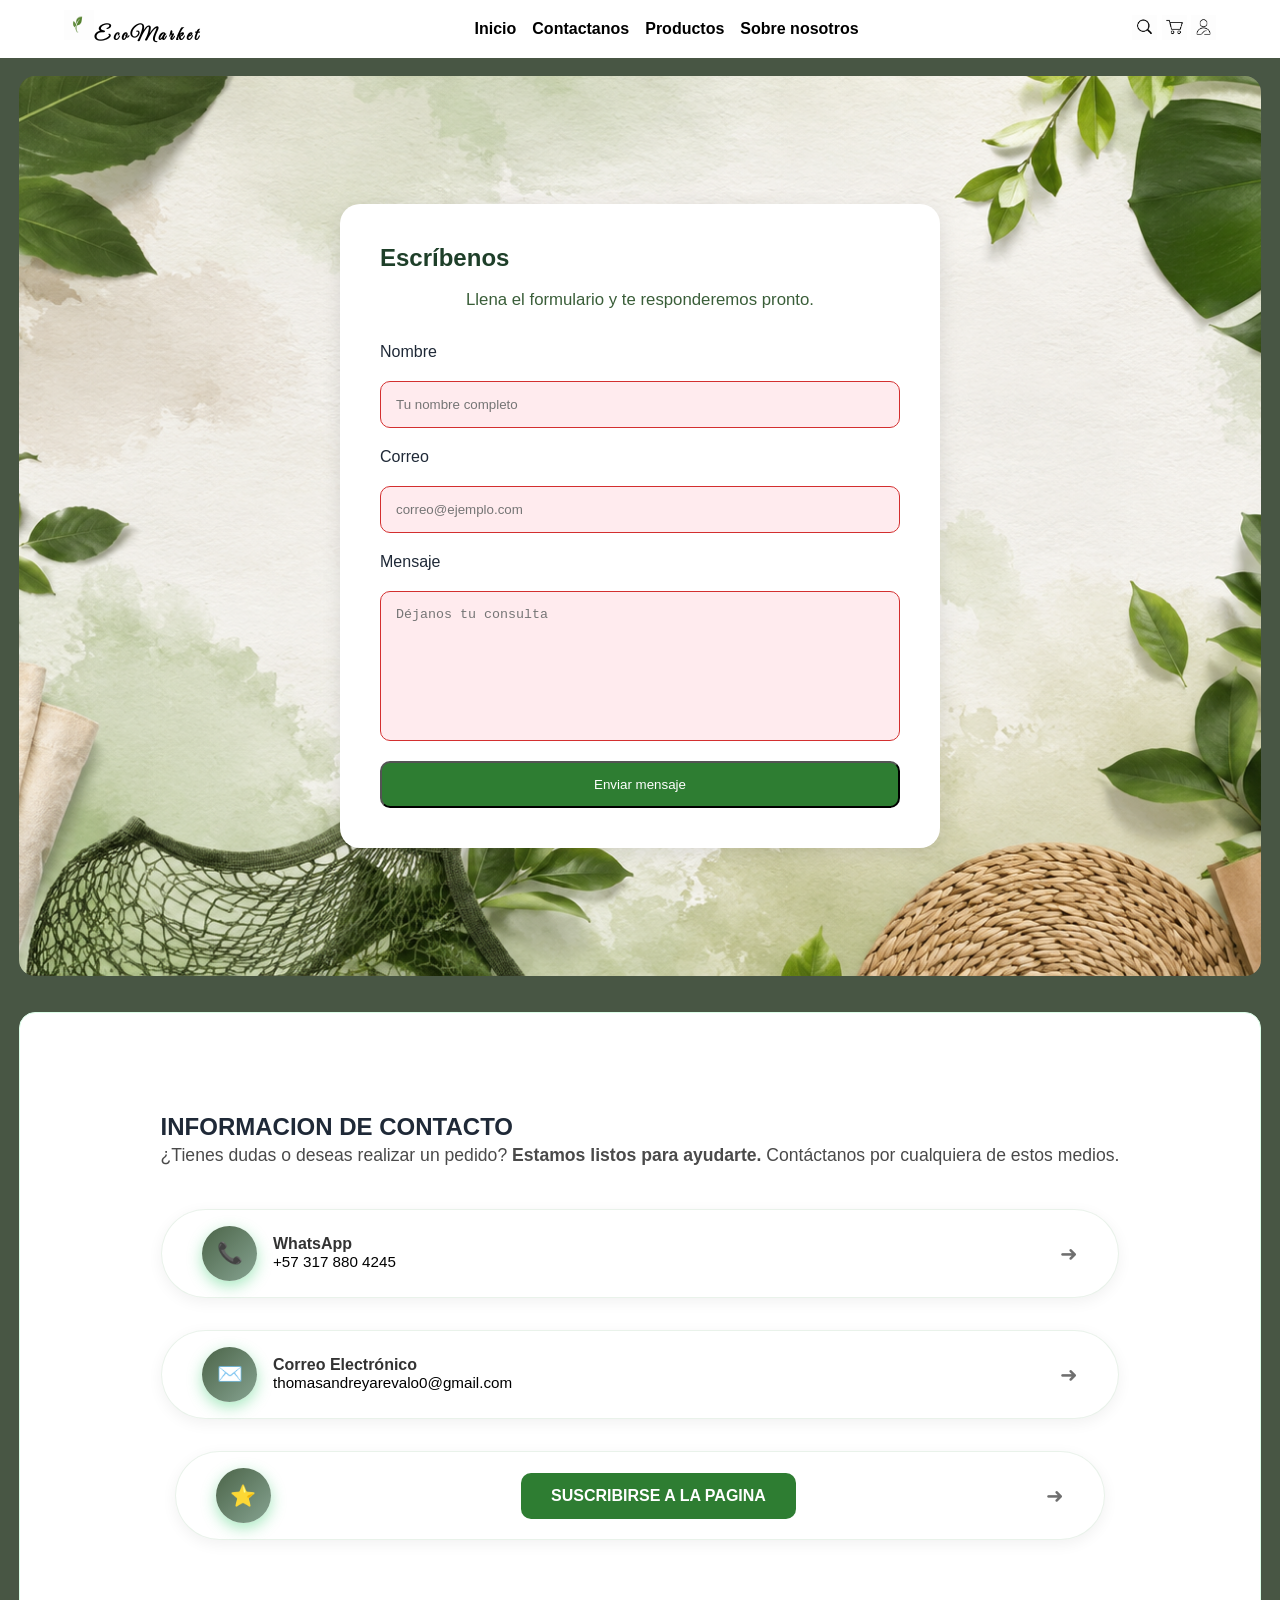
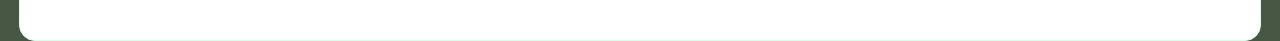
==== commit 63bc4cea: "feat: boton de suscripción" ====
--- a/view/contacto.html
+++ b/view/contacto.html
@@ -95,6 +95,47 @@
                         </div>
                         <span class="flecha">➜</span>
                     </a>
+
+
+                    <section class="contacto-item">
+                        <span class="icon">⭐</span>
+                        <div class="contacto-info"><a href="#modal-newsletter" class="boton">
+                                <h4>SUSCRIBIRSE A LA PAGINA</h4>
+                            </a>
+                        </div>
+
+                        <span class="flecha">➜</span>
+                    </section>
+
+                    <div id="modal-newsletter" class="modal">
+                        <div class="contacto-hover">
+                            <a href="#"><strong>X</strong></a>
+                            <h1>SUSCRIBETE</h1>
+                            <p class="contacto-descripcion">Llena el formulario, te uniras pronto a la comunidad y
+                                conseguiras beneficios.</p>
+                            <form class="formulario slide-up" id="contactForm" method="post">
+                                <label for="name">Nombrede cuenta</label>
+                                <input type="text" id="name" name="name" placeholder="Nombre de usuario" required
+                                    pattern="^[A-Za-zÀ-ÿ\s]+$" title="Solo letras y espacios">
+
+                                <label for="email">Correo Asociado</label>
+                                <input type="email" id="email" name="email" placeholder="EcoMarket@ejemplo.com"
+                                    required>
+
+
+                                <label for="password">Nombrede cuenta</label>
+                                <input type="password" id="password" name="password" placeholder="Contraseña" required
+                                    minlength="5" pattern="[A-Za-z0-9 ]+" title="Solo letras, números y espacios">
+
+                                <button type="submit" class="boton pulse">Listo, suscrito</button>
+                            </form>
+                        </div>
+                    </div>
+
+
+
+
+                </div>
                 </div>
             </div>
         </section>
--- a/css/layout.css
+++ b/css/layout.css
@@ -181,6 +181,7 @@
     display: flex;
     align-items: center;
     gap: 16px;
+    text-decoration: none;
 }
 
 .icon{
--- a/css/components.css
+++ b/css/components.css
@@ -44,6 +44,11 @@
     padding: 40px;
     border-radius: 20px;
     box-shadow: 0 5px 20px rgba(0, 0, 0, 0.1);
+}
+
+.contacto-hover a {
+    display: flex;
+    justify-content: end;
 }
 
 .contacto-hover h1 {
@@ -497,4 +502,48 @@
     align-items: center;
     padding: 50px;
     border: #000000;
-}+}
+
+
+
+.modal{
+    opacity: 0;
+    visibility: hidden;
+    display: none;
+}
+
+.modal:target{
+    opacity: 1;
+    visibility: visible;
+    position: fixed;
+    top: 0;
+    left: 0;
+    width: 100%;
+    height: 100vh;
+    background: rgba(0, 0, 0, 0.671);
+    display: flex;
+    justify-content: center;
+    align-items: center;
+
+    z-index: 99;
+
+}
+
+.section-variant{
+    display: flex;
+    align-items: center;
+    gap: 1rem;
+    background-color: white;
+    border-radius: 16px;
+    border: 1px solid #dbfee8;
+    width: 97%;
+    height: 97%;
+    align-content: center;
+    margin: 0 auto;
+    padding: 100px;
+}
+.modal a{
+    text-decoration: none;
+    color: #000000;
+}
+
--- a/css/animations.css
+++ b/css/animations.css
@@ -57,3 +57,4 @@
 
 .product-card, .card{ opacity:0; animation: fadeIn .55s ease forwards; }
 .boton{ transition: transform .12s ease; }
+
